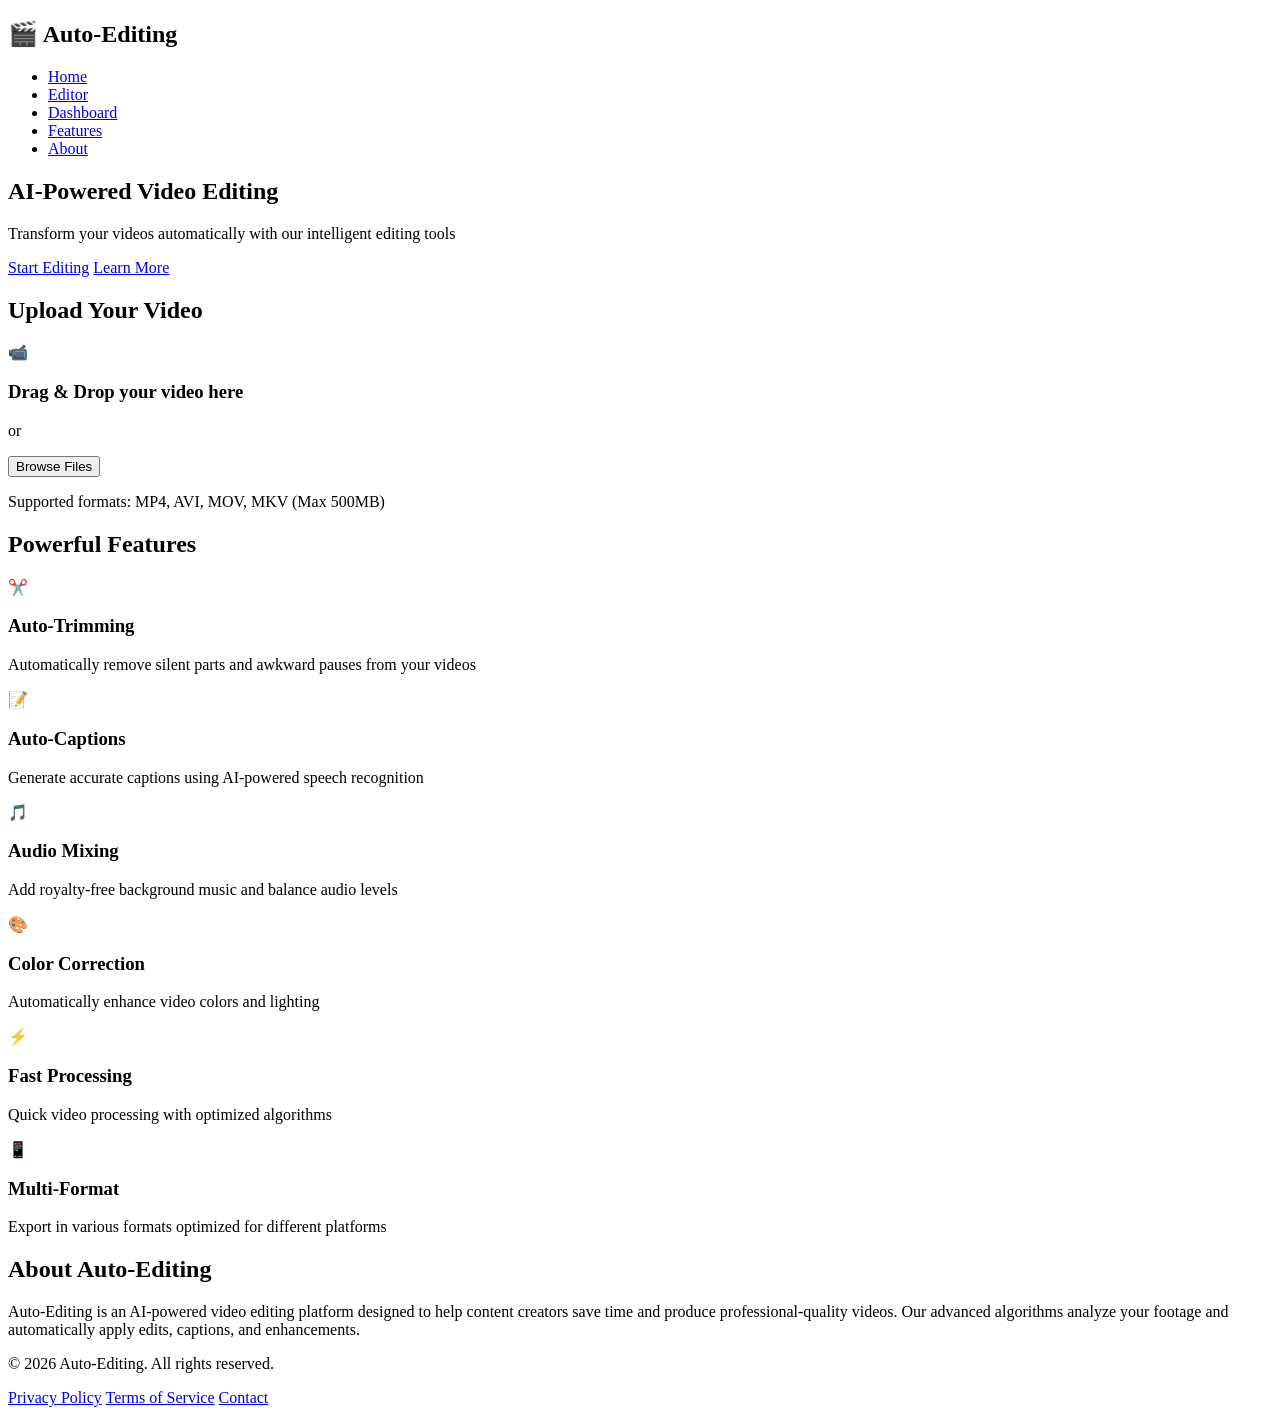
==== frontend/index.html @ 5a1766d7 "index.html This HTML file serves as the main structure for the Auto-Editing application, including n" ====
<!DOCTYPE html>
<html lang="en">
<head>
    <meta charset="UTF-8">
    <meta name="viewport" content="width=device-width, initial-scale=1.0">
    <title>Auto-Editing - AI Powered Video Editor</title>
    <link rel="stylesheet" href="css/style.css">
    <link rel="stylesheet" href="css/responsive.css">
</head>
<body>
    <!-- Navigation -->
    <nav class="navbar">
        <div class="nav-container">
            <div class="logo">
                <h1>🎬 Auto-Editing</h1>
            </div>
            <ul class="nav-menu">
                <li><a href="index.html" class="active">Home</a></li>
                <li><a href="editor.html">Editor</a></li>
                <li><a href="dashboard.html">Dashboard</a></li>
                <li><a href="#features">Features</a></li>
                <li><a href="#about">About</a></li>
            </ul>
        </div>
    </nav>

    <!-- Hero Section -->
    <section class="hero">
        <div class="hero-content">
            <h1>AI-Powered Video Editing</h1>
            <p>Transform your videos automatically with our intelligent editing tools</p>
            <div class="cta-buttons">
                <a href="editor.html" class="btn btn-primary">Start Editing</a>
                <a href="#features" class="btn btn-secondary">Learn More</a>
            </div>
        </div>
    </section>

    <!-- Upload Section -->
    <section class="upload-section">
        <div class="container">
            <h2>Upload Your Video</h2>
            <div class="upload-area" id="uploadArea">
                <div class="upload-icon">📹</div>
                <h3>Drag & Drop your video here</h3>
                <p>or</p>
                <input type="file" id="videoInput" accept="video/*" hidden>
                <button class="btn btn-primary" onclick="document.getElementById('videoInput').click()">
                    Browse Files
                </button>                <p class="upload-info">Supported formats: MP4, AVI, MOV, MKV (Max 500MB)</p>
            </div>
            
            <!-- Upload Progress -->
            <div class="upload-progress" id="uploadProgress" style="display: none;">
                <h3>Uploading...</h3>
                <div class="progress-bar">
                    <div class="progress-fill" id="progressFill"></div>
                </div>
                <p id="progressText">0%</p>
            </div>
        </div>
    </section>

    <!-- Features Section -->
    <section id="features" class="features">
        <div class="container">
            <h2>Powerful Features</h2>
            <div class="features-grid">
                <div class="feature-card">
                    <div class="feature-icon">✂️</div>
                    <h3>Auto-Trimming</h3>
                    <p>Automatically remove silent parts and awkward pauses from your videos</p>
                </div>
                <div class="feature-card">
                    <div class="feature-icon">📝</div>
                    <h3>Auto-Captions</h3>
                    <p>Generate accurate captions using AI-powered speech recognition</p>
                </div>
                <div class="feature-card">
                    <div class="feature-icon">🎵</div>
                    <h3>Audio Mixing</h3>
                    <p>Add royalty-free background music and balance audio levels</p>
                </div>
                <div class="feature-card">
                    <div class="feature-icon">🎨</div>
                    <h3>Color Correction</h3>
                    <p>Automatically enhance video colors and lighting</p>
                </div>
                <div class="feature-card">
                    <div class="feature-icon">⚡</div>
                    <h3>Fast Processing</h3>
                    <p>Quick video processing with optimized algorithms</p>
                </div>
                <div class="feature-card">
                    <div class="feature-icon">📱</div>
                    <h3>Multi-Format</h3>
                    <p>Export in various formats optimized for different platforms</p>
                </div>
            </div>        </div>
    </section>

    <!-- About Section -->
    <section id="about" class="about">
        <div class="container">
            <h2>About Auto-Editing</h2>
            <p>Auto-Editing is an AI-powered video editing platform designed to help content creators save time and produce professional-quality videos. Our advanced algorithms analyze your footage and automatically apply edits, captions, and enhancements.</p>
        </div>
    </section>

    <!-- Footer -->
    <footer class="footer">
        <div class="container">
            <p>&copy; 2026 Auto-Editing. All rights reserved.</p>
            <div class="footer-links">
                <a href="#privacy">Privacy Policy</a>
                <a href="#terms">Terms of Service</a>
                <a href="#contact">Contact</a>
            </div>
        </div>
    </footer>

    <script src="js/main.js"></script>
    <script src="js/uploader.js"></script>
    <script src="js/api.js"></script>
</body>
</html>
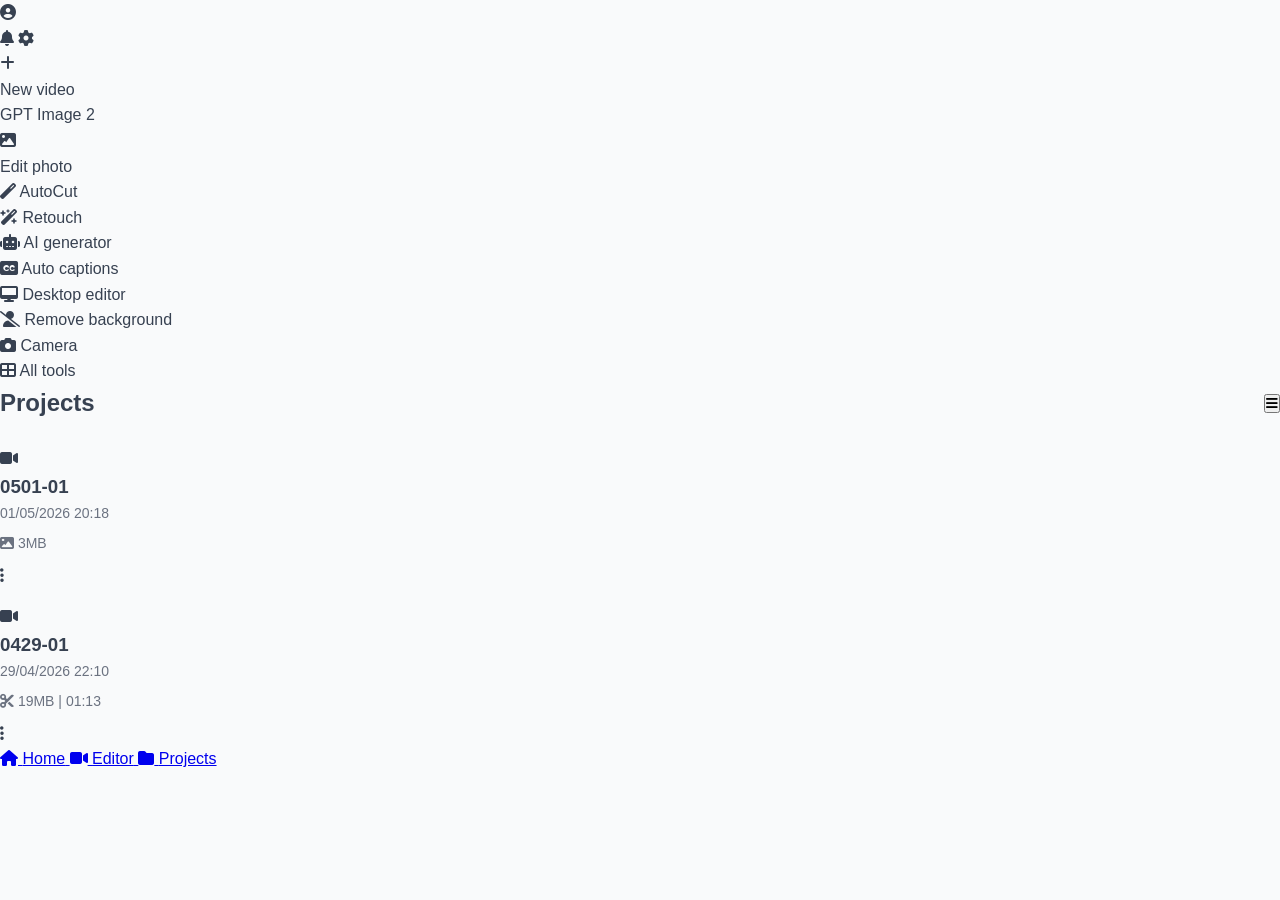
==== commit 9a943f3f: "index.html" ====
--- a/frontend/index.html
+++ b/frontend/index.html
@@ -3,124 +3,136 @@
 <head>
     <meta charset="UTF-8">
     <meta name="viewport" content="width=device-width, initial-scale=1.0">
-    <title>Auto-Editing - AI Powered Video Editor</title>
+    <title>Auto-Editing - AI Video Editor</title>
     <link rel="stylesheet" href="css/style.css">
-    <link rel="stylesheet" href="css/responsive.css">
+    <link rel="stylesheet" href="https://cdnjs.cloudflare.com/ajax/libs/font-awesome/6.4.0/css/all.min.css">
 </head>
 <body>
-    <!-- Navigation -->
-    <nav class="navbar">
-        <div class="nav-container">
-            <div class="logo">
-                <h1>🎬 Auto-Editing</h1>
+    <!-- Header -->
+    <header class="modern-header">
+        <div class="header-top">
+            <div class="header-left">
+                <i class="fas fa-user-circle user-icon"></i>
             </div>
-            <ul class="nav-menu">
-                <li><a href="index.html" class="active">Home</a></li>
-                <li><a href="editor.html">Editor</a></li>
-                <li><a href="dashboard.html">Dashboard</a></li>
-                <li><a href="#features">Features</a></li>
-                <li><a href="#about">About</a></li>
-            </ul>
+            <div class="header-right">
+                <i class="fas fa-bell"></i>
+                <i class="fas fa-cog"></i>
+            </div>
         </div>
+    </header>
+
+    <!-- Main Content -->
+    <main class="main-content">
+        <!-- Top Cards -->
+        <div class="top-cards">
+            <div class="card new-video-card" onclick="window.location.href='editor.html'">
+                <div class="card-icon">
+                    <i class="fas fa-plus"></i>
+                </div>
+                <span class="card-label">New video</span>
+                <div class="card-badge">GPT Image 2</div>
+            </div>
+            <div class="card edit-photo-card">
+                <div class="card-icon">
+                    <i class="fas fa-image"></i>
+                </div>
+                <span class="card-label">Edit photo</span>
+            </div>
+        </div>
+
+        <!-- Tools Grid -->
+        <div class="tools-section">
+            <div class="tools-grid">
+                <div class="tool-item" onclick="window.location.href='editor.html'">
+                    <i class="fas fa-magic"></i>
+                    <span>AutoCut</span>
+                </div>
+                <div class="tool-item">                    <i class="fas fa-wand-magic-sparkles"></i>
+                    <span>Retouch</span>
+                </div>
+                <div class="tool-item">
+                    <i class="fas fa-robot"></i>
+                    <span>AI generator</span>
+                </div>
+                <div class="tool-item">
+                    <i class="fas fa-closed-captioning"></i>
+                    <span>Auto captions</span>
+                </div>
+                <div class="tool-item">
+                    <i class="fas fa-desktop"></i>
+                    <span>Desktop editor</span>
+                </div>
+                <div class="tool-item">
+                    <i class="fas fa-user-slash"></i>
+                    <span>Remove background</span>
+                </div>
+                <div class="tool-item">
+                    <i class="fas fa-camera"></i>
+                    <span>Camera</span>
+                </div>
+                <div class="tool-item">
+                    <i class="fas fa-th-large"></i>
+                    <span>All tools</span>
+                </div>
+            </div>
+        </div>
+
+        <!-- Projects Section -->
+        <div class="projects-section">
+            <div class="section-header">
+                <h2>Projects</h2>
+                <button class="menu-btn"><i class="fas fa-bars"></i></button>
+            </div>
+            
+            <div class="projects-list" id="projectsList">
+                <!-- Projects will be loaded here -->
+                <div class="project-item">
+                    <div class="project-thumbnail">
+                        <i class="fas fa-video"></i>
+                    </div>
+                    <div class="project-info">
+                        <h3>0501-01</h3>
+                        <p class="project-date">01/05/2026 20:18</p>
+                        <p class="project-size"><i class="fas fa-image"></i> 3MB</p>
+                    </div>
+                    <div class="project-menu">
+                        <i class="fas fa-ellipsis-v"></i>                    </div>
+                </div>
+
+                <div class="project-item">
+                    <div class="project-thumbnail">
+                        <i class="fas fa-video"></i>
+                    </div>
+                    <div class="project-info">
+                        <h3>0429-01</h3>
+                        <p class="project-date">29/04/2026 22:10</p>
+                        <p class="project-size"><i class="fas fa-cut"></i> 19MB | 01:13</p>
+                    </div>
+                    <div class="project-menu">
+                        <i class="fas fa-ellipsis-v"></i>
+                    </div>
+                </div>
+            </div>
+        </div>
+    </main>
+
+    <!-- Bottom Navigation -->
+    <nav class="bottom-nav">
+        <a href="index.html" class="nav-item active">
+            <i class="fas fa-home"></i>
+            <span>Home</span>
+        </a>
+        <a href="editor.html" class="nav-item">
+            <i class="fas fa-video"></i>
+            <span>Editor</span>
+        </a>
+        <a href="dashboard.html" class="nav-item">
+            <i class="fas fa-folder"></i>
+            <span>Projects</span>
+        </a>
     </nav>
 
-    <!-- Hero Section -->
-    <section class="hero">
-        <div class="hero-content">
-            <h1>AI-Powered Video Editing</h1>
-            <p>Transform your videos automatically with our intelligent editing tools</p>
-            <div class="cta-buttons">
-                <a href="editor.html" class="btn btn-primary">Start Editing</a>
-                <a href="#features" class="btn btn-secondary">Learn More</a>
-            </div>
-        </div>
-    </section>
-
-    <!-- Upload Section -->
-    <section class="upload-section">
-        <div class="container">
-            <h2>Upload Your Video</h2>
-            <div class="upload-area" id="uploadArea">
-                <div class="upload-icon">📹</div>
-                <h3>Drag & Drop your video here</h3>
-                <p>or</p>
-                <input type="file" id="videoInput" accept="video/*" hidden>
-                <button class="btn btn-primary" onclick="document.getElementById('videoInput').click()">
-                    Browse Files
-                </button>                <p class="upload-info">Supported formats: MP4, AVI, MOV, MKV (Max 500MB)</p>
-            </div>
-            
-            <!-- Upload Progress -->
-            <div class="upload-progress" id="uploadProgress" style="display: none;">
-                <h3>Uploading...</h3>
-                <div class="progress-bar">
-                    <div class="progress-fill" id="progressFill"></div>
-                </div>
-                <p id="progressText">0%</p>
-            </div>
-        </div>
-    </section>
-
-    <!-- Features Section -->
-    <section id="features" class="features">
-        <div class="container">
-            <h2>Powerful Features</h2>
-            <div class="features-grid">
-                <div class="feature-card">
-                    <div class="feature-icon">✂️</div>
-                    <h3>Auto-Trimming</h3>
-                    <p>Automatically remove silent parts and awkward pauses from your videos</p>
-                </div>
-                <div class="feature-card">
-                    <div class="feature-icon">📝</div>
-                    <h3>Auto-Captions</h3>
-                    <p>Generate accurate captions using AI-powered speech recognition</p>
-                </div>
-                <div class="feature-card">
-                    <div class="feature-icon">🎵</div>
-                    <h3>Audio Mixing</h3>
-                    <p>Add royalty-free background music and balance audio levels</p>
-                </div>
-                <div class="feature-card">
-                    <div class="feature-icon">🎨</div>
-                    <h3>Color Correction</h3>
-                    <p>Automatically enhance video colors and lighting</p>
-                </div>
-                <div class="feature-card">
-                    <div class="feature-icon">⚡</div>
-                    <h3>Fast Processing</h3>
-                    <p>Quick video processing with optimized algorithms</p>
-                </div>
-                <div class="feature-card">
-                    <div class="feature-icon">📱</div>
-                    <h3>Multi-Format</h3>
-                    <p>Export in various formats optimized for different platforms</p>
-                </div>
-            </div>        </div>
-    </section>
-
-    <!-- About Section -->
-    <section id="about" class="about">
-        <div class="container">
-            <h2>About Auto-Editing</h2>
-            <p>Auto-Editing is an AI-powered video editing platform designed to help content creators save time and produce professional-quality videos. Our advanced algorithms analyze your footage and automatically apply edits, captions, and enhancements.</p>
-        </div>
-    </section>
-
-    <!-- Footer -->
-    <footer class="footer">
-        <div class="container">
-            <p>&copy; 2026 Auto-Editing. All rights reserved.</p>
-            <div class="footer-links">
-                <a href="#privacy">Privacy Policy</a>
-                <a href="#terms">Terms of Service</a>
-                <a href="#contact">Contact</a>
-            </div>
-        </div>
-    </footer>
-
     <script src="js/main.js"></script>
-    <script src="js/uploader.js"></script>
     <script src="js/api.js"></script>
 </body>
 </html>
--- a/frontend/css/style.css
+++ b/frontend/css/style.css
@@ -0,0 +1,413 @@
+/* Reset and Base Styles */
+* {
+    margin: 0;
+    padding: 0;
+    box-sizing: border-box;
+}
+
+:root {
+    --primary-color: #6366f1;
+    --secondary-color: #8b5cf6;
+    --success-color: #10b981;
+    --danger-color: #ef4444;
+    --warning-color: #f59e0b;
+    --dark-color: #1f2937;
+    --light-color: #f9fafb;
+    --text-color: #374151;
+    --border-color: #e5e7eb;
+    --shadow: 0 4px 6px -1px rgba(0, 0, 0, 0.1);
+    --shadow-lg: 0 10px 15px -3px rgba(0, 0, 0, 0.1);
+}
+
+body {
+    font-family: 'Segoe UI', Tahoma, Geneva, Verdana, sans-serif;
+    line-height: 1.6;
+    color: var(--text-color);
+    background-color: var(--light-color);
+}
+
+.container {
+    max-width: 1200px;
+    margin: 0 auto;
+    padding: 0 20px;
+}
+
+/* Navigation */
+.navbar {
+    background: white;
+    box-shadow: var(--shadow);
+    position: sticky;
+    top: 0;
+    z-index: 1000;
+}
+
+.nav-container {
+    max-width: 1200px;
+    margin: 0 auto;
+    padding: 1rem 20px;
+    display: flex;
+    justify-content: space-between;
+    align-items: center;}
+
+.logo h1 {
+    color: var(--primary-color);
+    font-size: 1.5rem;
+}
+
+.nav-menu {
+    display: flex;
+    list-style: none;
+    gap: 2rem;
+}
+
+.nav-menu a {
+    text-decoration: none;
+    color: var(--text-color);
+    font-weight: 500;
+    transition: color 0.3s;
+}
+
+.nav-menu a:hover,
+.nav-menu a.active {
+    color: var(--primary-color);
+}
+
+/* Buttons */
+.btn {
+    padding: 0.75rem 1.5rem;
+    border: none;
+    border-radius: 8px;
+    font-size: 1rem;
+    font-weight: 600;
+    cursor: pointer;
+    transition: all 0.3s;
+    text-decoration: none;
+    display: inline-block;
+}
+
+.btn-primary {
+    background: var(--primary-color);
+    color: white;
+}
+
+.btn-primary:hover {
+    background: var(--secondary-color);
+    transform: translateY(-2px);
+    box-shadow: var(--shadow-lg);
+}
+
+.btn-secondary {    background: white;
+    color: var(--primary-color);
+    border: 2px solid var(--primary-color);
+}
+
+.btn-secondary:hover {
+    background: var(--primary-color);
+    color: white;
+}
+
+.btn-success {
+    background: var(--success-color);
+    color: white;
+}
+
+.btn-success:hover {
+    background: #059669;
+}
+
+.btn-danger {
+    background: var(--danger-color);
+    color: white;
+}
+
+.btn-danger:hover {
+    background: #dc2626;
+}
+
+/* Hero Section */
+.hero {
+    background: linear-gradient(135deg, var(--primary-color), var(--secondary-color));
+    color: white;
+    padding: 6rem 20px;
+    text-align: center;
+}
+
+.hero-content h1 {
+    font-size: 3rem;
+    margin-bottom: 1rem;
+}
+
+.hero-content p {
+    font-size: 1.25rem;
+    margin-bottom: 2rem;
+    opacity: 0.9;
+}
+
+.cta-buttons {
+    display: flex;
+    gap: 1rem;    justify-content: center;
+}
+
+/* Upload Section */
+.upload-section {
+    padding: 4rem 20px;
+    background: white;
+}
+
+.upload-section h2 {
+    text-align: center;
+    margin-bottom: 2rem;
+    font-size: 2rem;
+}
+
+.upload-area {
+    max-width: 600px;
+    margin: 0 auto;
+    border: 3px dashed var(--border-color);
+    border-radius: 12px;
+    padding: 3rem;
+    text-align: center;
+    transition: all 0.3s;
+}
+
+.upload-area:hover {
+    border-color: var(--primary-color);
+    background: #f0f0ff;
+}
+
+.upload-icon {
+    font-size: 4rem;
+    margin-bottom: 1rem;
+}
+
+.upload-info {
+    margin-top: 1rem;
+    color: #6b7280;
+    font-size: 0.875rem;
+}
+
+/* Progress Bar */
+.upload-progress,
+.processing-status {
+    max-width: 600px;
+    margin: 2rem auto;
+    padding: 2rem;
+    background: white;
+    border-radius: 12px;
+    box-shadow: var(--shadow);}
+
+.progress-bar {
+    width: 100%;
+    height: 30px;
+    background: var(--border-color);
+    border-radius: 15px;
+    overflow: hidden;
+    margin: 1rem 0;
+}
+
+.progress-fill {
+    height: 100%;
+    background: linear-gradient(90deg, var(--primary-color), var(--secondary-color));
+    width: 0%;
+    transition: width 0.3s;
+    display: flex;
+    align-items: center;
+    justify-content: center;
+    color: white;
+    font-weight: 600;
+}
+
+/* Features Section */
+.features {
+    padding: 4rem 20px;
+    background: var(--light-color);
+}
+
+.features h2 {
+    text-align: center;
+    margin-bottom: 3rem;
+    font-size: 2rem;
+}
+
+.features-grid {
+    display: grid;
+    grid-template-columns: repeat(auto-fit, minmax(300px, 1fr));
+    gap: 2rem;
+    max-width: 1200px;
+    margin: 0 auto;
+}
+
+.feature-card {
+    background: white;
+    padding: 2rem;
+    border-radius: 12px;
+    box-shadow: var(--shadow);
+    transition: transform 0.3s;
+}
+.feature-card:hover {
+    transform: translateY(-5px);
+    box-shadow: var(--shadow-lg);
+}
+
+.feature-icon {
+    font-size: 3rem;
+    margin-bottom: 1rem;
+}
+
+.feature-card h3 {
+    margin-bottom: 0.5rem;
+    color: var(--dark-color);
+}
+
+/* About Section */
+.about {
+    padding: 4rem 20px;
+    background: white;
+    text-align: center;
+}
+
+.about h2 {
+    margin-bottom: 1rem;
+    font-size: 2rem;
+}
+
+.about p {
+    max-width: 800px;
+    margin: 0 auto;
+    font-size: 1.1rem;
+    line-height: 1.8;
+}
+
+/* Footer */
+.footer {
+    background: var(--dark-color);
+    color: white;
+    padding: 2rem 20px;
+    text-align: center;
+}
+
+.footer-links {
+    margin-top: 1rem;
+    display: flex;
+    gap: 2rem;
+    justify-content: center;
+}
+.footer-links a {
+    color: white;
+    text-decoration: none;
+    opacity: 0.8;
+    transition: opacity 0.3s;
+}
+
+.footer-links a:hover {
+    opacity: 1;
+}
+
+/* Dashboard Styles */
+.dashboard-container {
+    padding: 2rem 20px;
+}
+
+.stats-grid {
+    display: grid;
+    grid-template-columns: repeat(auto-fit, minmax(250px, 1fr));
+    gap: 1.5rem;
+    margin-bottom: 3rem;
+}
+
+.stat-card {
+    background: white;
+    padding: 2rem;
+    border-radius: 12px;
+    box-shadow: var(--shadow);
+    text-align: center;
+}
+
+.stat-card h3 {
+    color: #6b7280;
+    font-size: 0.875rem;
+    text-transform: uppercase;
+    margin-bottom: 0.5rem;
+}
+
+.stat-number {
+    font-size: 2.5rem;
+    font-weight: 700;
+    color: var(--primary-color);
+}
+
+.section-header {
+    display: flex;
+    justify-content: space-between;
+    align-items: center;
+    margin-bottom: 1.5rem;
+}
+.projects-list {
+    display: flex;
+    flex-direction: column;
+    gap: 1rem;
+}
+
+.project-card {
+    background: white;
+    padding: 1.5rem;
+    border-radius: 12px;
+    box-shadow: var(--shadow);
+    display: flex;
+    justify-content: space-between;
+    align-items: center;
+}
+
+.project-info h4 {
+    margin-bottom: 0.5rem;
+}
+
+.project-info p {
+    color: #6b7280;
+    font-size: 0.875rem;
+    margin-bottom: 0.5rem;
+}
+
+.status-badge {
+    display: inline-block;
+    padding: 0.25rem 0.75rem;
+    border-radius: 12px;
+    font-size: 0.75rem;
+    font-weight: 600;
+    text-transform: uppercase;
+}
+
+.status-badge.completed {
+    background: #d1fae5;
+    color: #065f46;
+}
+
+.status-badge.processing {
+    background: #fef3c7;
+    color: #92400e;
+}
+
+.status-badge.pending {
+    background: #e5e7eb;
+    color: #374151;
+}
+.project-actions {
+    display: flex;
+    gap: 0.5rem;
+}
+
+.empty-state {
+    text-align: center;
+    padding: 3rem;
+    color: #6b7280;
+}
+
+/* Utility Classes */
+.text-center {
+    text-align: center;
+}
+
+.mt-1 { margin-top: 1rem; }
+.mt-2 { margin-top: 2rem; }
+.mb-1 { margin-bottom: 1rem; }
+.mb-2 { margin-bottom: 2rem; }
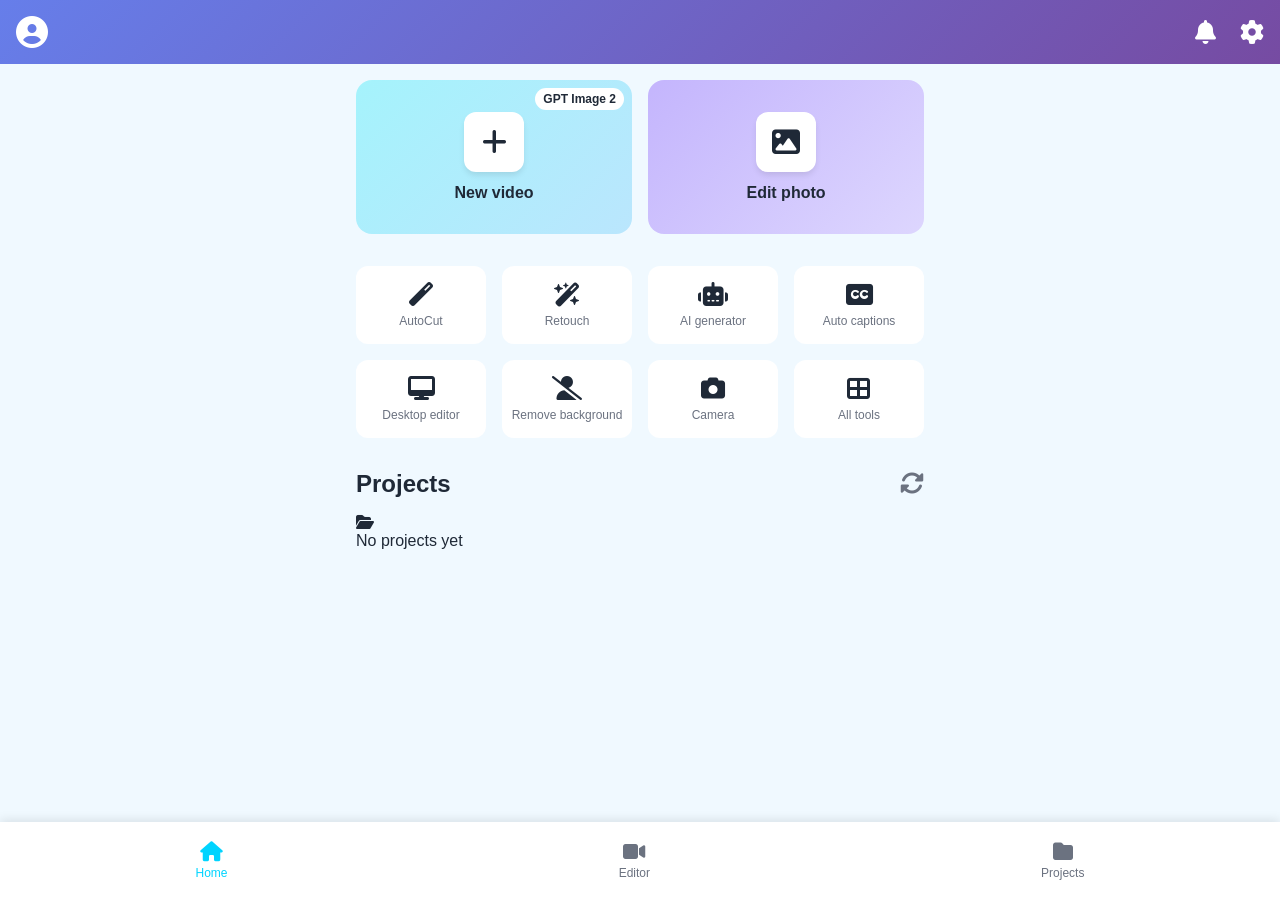
==== commit c16a168f: "index.html" ====
--- a/frontend/index.html
+++ b/frontend/index.html
@@ -8,7 +8,6 @@
     <link rel="stylesheet" href="https://cdnjs.cloudflare.com/ajax/libs/font-awesome/6.4.0/css/all.min.css">
 </head>
 <body>
-    <!-- Header -->
     <header class="modern-header">
         <div class="header-top">
             <div class="header-left">
@@ -21,9 +20,7 @@
         </div>
     </header>
 
-    <!-- Main Content -->
     <main class="main-content">
-        <!-- Top Cards -->
         <div class="top-cards">
             <div class="card new-video-card" onclick="window.location.href='editor.html'">
                 <div class="card-icon">
@@ -40,83 +37,56 @@
             </div>
         </div>
 
-        <!-- Tools Grid -->
         <div class="tools-section">
             <div class="tools-grid">
                 <div class="tool-item" onclick="window.location.href='editor.html'">
                     <i class="fas fa-magic"></i>
                     <span>AutoCut</span>
                 </div>
-                <div class="tool-item">                    <i class="fas fa-wand-magic-sparkles"></i>
+                <div class="tool-item" onclick="alert('Coming soon!')">
+                    <i class="fas fa-wand-magic-sparkles"></i>
                     <span>Retouch</span>
                 </div>
-                <div class="tool-item">
-                    <i class="fas fa-robot"></i>
+                <div class="tool-item" onclick="alert('Coming soon!')">                    <i class="fas fa-robot"></i>
                     <span>AI generator</span>
                 </div>
-                <div class="tool-item">
+                <div class="tool-item" onclick="window.location.href='editor.html'">
                     <i class="fas fa-closed-captioning"></i>
                     <span>Auto captions</span>
                 </div>
-                <div class="tool-item">
+                <div class="tool-item" onclick="alert('Coming soon!')">
                     <i class="fas fa-desktop"></i>
                     <span>Desktop editor</span>
                 </div>
-                <div class="tool-item">
+                <div class="tool-item" onclick="alert('Coming soon!')">
                     <i class="fas fa-user-slash"></i>
                     <span>Remove background</span>
                 </div>
-                <div class="tool-item">
+                <div class="tool-item" onclick="alert('Coming soon!')">
                     <i class="fas fa-camera"></i>
                     <span>Camera</span>
                 </div>
-                <div class="tool-item">
+                <div class="tool-item" onclick="alert('All tools coming soon!')">
                     <i class="fas fa-th-large"></i>
                     <span>All tools</span>
                 </div>
             </div>
         </div>
 
-        <!-- Projects Section -->
         <div class="projects-section">
             <div class="section-header">
                 <h2>Projects</h2>
-                <button class="menu-btn"><i class="fas fa-bars"></i></button>
+                <button class="menu-btn" onclick="loadProjects()"><i class="fas fa-sync-alt"></i></button>
             </div>
-            
             <div class="projects-list" id="projectsList">
-                <!-- Projects will be loaded here -->
-                <div class="project-item">
-                    <div class="project-thumbnail">
-                        <i class="fas fa-video"></i>
-                    </div>
-                    <div class="project-info">
-                        <h3>0501-01</h3>
-                        <p class="project-date">01/05/2026 20:18</p>
-                        <p class="project-size"><i class="fas fa-image"></i> 3MB</p>
-                    </div>
-                    <div class="project-menu">
-                        <i class="fas fa-ellipsis-v"></i>                    </div>
-                </div>
-
-                <div class="project-item">
-                    <div class="project-thumbnail">
-                        <i class="fas fa-video"></i>
-                    </div>
-                    <div class="project-info">
-                        <h3>0429-01</h3>
-                        <p class="project-date">29/04/2026 22:10</p>
-                        <p class="project-size"><i class="fas fa-cut"></i> 19MB | 01:13</p>
-                    </div>
-                    <div class="project-menu">
-                        <i class="fas fa-ellipsis-v"></i>
-                    </div>
+                <div class="empty-state">
+                    <i class="fas fa-folder-open"></i>
+                    <p>No projects yet</p>
                 </div>
             </div>
         </div>
     </main>
 
-    <!-- Bottom Navigation -->
     <nav class="bottom-nav">
         <a href="index.html" class="nav-item active">
             <i class="fas fa-home"></i>
@@ -126,13 +96,65 @@
             <i class="fas fa-video"></i>
             <span>Editor</span>
         </a>
-        <a href="dashboard.html" class="nav-item">
-            <i class="fas fa-folder"></i>
+        <a href="dashboard.html" class="nav-item">            <i class="fas fa-folder"></i>
             <span>Projects</span>
         </a>
     </nav>
 
-    <script src="js/main.js"></script>
     <script src="js/api.js"></script>
+    <script>
+        async function loadProjects() {
+            try {
+                const response = await API.getProjects();
+                if (response.success) {
+                    displayProjects(response.projects);
+                }
+            } catch (error) {
+                console.error('Error loading projects:', error);
+            }
+        }
+
+        function displayProjects(projects) {
+            const projectsList = document.getElementById('projectsList');
+            if (!projects || projects.length === 0) {
+                projectsList.innerHTML = '<div class="empty-state"><i class="fas fa-folder-open"></i><p>No projects yet</p></div>';
+                return;
+            }
+            projectsList.innerHTML = projects.map(project => `
+                <div class="project-item" onclick="openProject('${project.id}')">
+                    <div class="project-thumbnail">
+                        <i class="fas fa-video"></i>
+                    </div>
+                    <div class="project-info">
+                        <h3>${project.name || 'Untitled'}</h3>
+                        <p class="project-date">${new Date(project.created_at).toLocaleString()}</p>
+                        <p class="project-size"><i class="fas fa-image"></i> ${project.size || '0MB'}</p>
+                    </div>
+                    <div class="project-menu" onclick="event.stopPropagation(); deleteProject('${project.id}')">
+                        <i class="fas fa-ellipsis-v"></i>
+                    </div>
+                </div>
+            `).join('');
+        }
+
+        function openProject(projectId) {
+            window.location.href = `editor.html?project=${projectId}`;
+        }
+
+        async function deleteProject(projectId) {
+            if (confirm('Delete this project?')) {
+                try {
+                    const response = await API.deleteProject(projectId);
+                    if (response.success) {                        loadProjects();
+                        alert('Project deleted!');
+                    }
+                } catch (error) {
+                    alert('Error deleting project');
+                }
+            }
+        }
+
+        document.addEventListener('DOMContentLoaded', loadProjects);
+    </script>
 </body>
 </html>
--- a/frontend/css/style.css
+++ b/frontend/css/style.css
@@ -1,4 +1,4 @@
-/* Reset and Base Styles */
+/* Modern Reset & Base */
 * {
     margin: 0;
     padding: 0;
@@ -6,408 +6,336 @@
 }
 
 :root {
-    --primary-color: #6366f1;
-    --secondary-color: #8b5cf6;
-    --success-color: #10b981;
-    --danger-color: #ef4444;
-    --warning-color: #f59e0b;
-    --dark-color: #1f2937;
-    --light-color: #f9fafb;
-    --text-color: #374151;
+    --primary-color: #00d4ff;
+    --secondary-color: #7c3aed;
+    --bg-color: #f0f9ff;
+    --card-bg: #ffffff;
+    --text-primary: #1f2937;
+    --text-secondary: #6b7280;
     --border-color: #e5e7eb;
     --shadow: 0 4px 6px -1px rgba(0, 0, 0, 0.1);
     --shadow-lg: 0 10px 15px -3px rgba(0, 0, 0, 0.1);
 }
 
 body {
-    font-family: 'Segoe UI', Tahoma, Geneva, Verdana, sans-serif;
-    line-height: 1.6;
-    color: var(--text-color);
-    background-color: var(--light-color);
-}
-
-.container {
-    max-width: 1200px;
-    margin: 0 auto;
-    padding: 0 20px;
-}
-
-/* Navigation */
-.navbar {
-    background: white;
-    box-shadow: var(--shadow);
+    font-family: -apple-system, BlinkMacSystemFont, 'Segoe UI', Roboto, Oxygen, Ubuntu, Cantarell, sans-serif;
+    background: var(--bg-color);
+    color: var(--text-primary);
+    padding-bottom: 80px;
+}
+
+/* Modern Header */
+.modern-header {
+    background: linear-gradient(135deg, #667eea 0%, #764ba2 100%);
+    padding: 1rem;
     position: sticky;
     top: 0;
-    z-index: 1000;
-}
-
-.nav-container {
-    max-width: 1200px;
+    z-index: 100;
+}
+
+.header-top {
+    display: flex;
+    justify-content: space-between;
+    align-items: center;
+}
+
+.header-left .user-icon {
+    font-size: 2rem;
+    color: white;
+    cursor: pointer;
+}
+
+.header-right {
+    display: flex;
+    gap: 1.5rem;}
+
+.header-right i {
+    font-size: 1.5rem;
+    color: white;
+    cursor: pointer;
+    transition: transform 0.2s;
+}
+
+.header-right i:hover {
+    transform: scale(1.1);
+}
+
+/* Main Content */
+.main-content {
+    padding: 1rem;
+    max-width: 600px;
     margin: 0 auto;
-    padding: 1rem 20px;
-    display: flex;
-    justify-content: space-between;
-    align-items: center;}
-
-.logo h1 {
-    color: var(--primary-color);
-    font-size: 1.5rem;
-}
-
-.nav-menu {
-    display: flex;
-    list-style: none;
-    gap: 2rem;
-}
-
-.nav-menu a {
-    text-decoration: none;
-    color: var(--text-color);
-    font-weight: 500;
-    transition: color 0.3s;
-}
-
-.nav-menu a:hover,
-.nav-menu a.active {
-    color: var(--primary-color);
-}
-
-/* Buttons */
-.btn {
-    padding: 0.75rem 1.5rem;
-    border: none;
-    border-radius: 8px;
+}
+
+/* Top Cards */
+.top-cards {
+    display: grid;
+    grid-template-columns: 1fr 1fr;
+    gap: 1rem;
+    margin-bottom: 2rem;
+}
+
+.card {
+    background: linear-gradient(135deg, #a5f3fc 0%, #bae6fd 100%);
+    border-radius: 16px;
+    padding: 2rem 1rem;
+    text-align: center;
+    cursor: pointer;
+    position: relative;
+    transition: transform 0.2s, box-shadow 0.2s;
+    min-height: 150px;
+    display: flex;
+    flex-direction: column;
+    justify-content: center;
+    align-items: center;
+}
+
+.card:hover {
+    transform: translateY(-4px);
+    box-shadow: var(--shadow-lg);
+}
+
+.card-icon {
+    width: 60px;    height: 60px;
+    background: white;
+    border-radius: 12px;
+    display: flex;
+    align-items: center;
+    justify-content: center;
+    margin-bottom: 0.75rem;
+    box-shadow: var(--shadow);
+}
+
+.card-icon i {
+    font-size: 1.75rem;
+    color: var(--text-primary);
+}
+
+.card-label {
     font-size: 1rem;
     font-weight: 600;
-    cursor: pointer;
-    transition: all 0.3s;
-    text-decoration: none;
-    display: inline-block;
-}
-
-.btn-primary {
-    background: var(--primary-color);
-    color: white;
-}
-
-.btn-primary:hover {
-    background: var(--secondary-color);
-    transform: translateY(-2px);
-    box-shadow: var(--shadow-lg);
-}
-
-.btn-secondary {    background: white;
-    color: var(--primary-color);
-    border: 2px solid var(--primary-color);
-}
-
-.btn-secondary:hover {
-    background: var(--primary-color);
-    color: white;
-}
-
-.btn-success {
-    background: var(--success-color);
-    color: white;
-}
-
-.btn-success:hover {
-    background: #059669;
-}
-
-.btn-danger {
-    background: var(--danger-color);
-    color: white;
-}
-
-.btn-danger:hover {
-    background: #dc2626;
-}
-
-/* Hero Section */
-.hero {
-    background: linear-gradient(135deg, var(--primary-color), var(--secondary-color));
-    color: white;
-    padding: 6rem 20px;
-    text-align: center;
-}
-
-.hero-content h1 {
-    font-size: 3rem;
-    margin-bottom: 1rem;
-}
-
-.hero-content p {
-    font-size: 1.25rem;
-    margin-bottom: 2rem;
-    opacity: 0.9;
-}
-
-.cta-buttons {
-    display: flex;
-    gap: 1rem;    justify-content: center;
-}
-
-/* Upload Section */
-.upload-section {
-    padding: 4rem 20px;
+    color: var(--text-primary);
+}
+
+.card-badge {
+    position: absolute;
+    top: 0.5rem;
+    right: 0.5rem;
     background: white;
-}
-
-.upload-section h2 {
-    text-align: center;
-    margin-bottom: 2rem;
-    font-size: 2rem;
-}
-
-.upload-area {
-    max-width: 600px;
-    margin: 0 auto;
-    border: 3px dashed var(--border-color);
-    border-radius: 12px;
-    padding: 3rem;
-    text-align: center;
-    transition: all 0.3s;
-}
-
-.upload-area:hover {
-    border-color: var(--primary-color);
-    background: #f0f0ff;
-}
-
-.upload-icon {
-    font-size: 4rem;
-    margin-bottom: 1rem;
-}
-
-.upload-info {
-    margin-top: 1rem;
-    color: #6b7280;
-    font-size: 0.875rem;
-}
-
-/* Progress Bar */
-.upload-progress,
-.processing-status {
-    max-width: 600px;
-    margin: 2rem auto;
-    padding: 2rem;
-    background: white;
-    border-radius: 12px;
-    box-shadow: var(--shadow);}
-
-.progress-bar {
-    width: 100%;
-    height: 30px;
-    background: var(--border-color);
-    border-radius: 15px;
-    overflow: hidden;
-    margin: 1rem 0;
-}
-
-.progress-fill {
-    height: 100%;
-    background: linear-gradient(90deg, var(--primary-color), var(--secondary-color));
-    width: 0%;
-    transition: width 0.3s;
-    display: flex;
-    align-items: center;
-    justify-content: center;
-    color: white;
-    font-weight: 600;
-}
-
-/* Features Section */
-.features {
-    padding: 4rem 20px;
-    background: var(--light-color);
-}
-
-.features h2 {
-    text-align: center;
-    margin-bottom: 3rem;
-    font-size: 2rem;
-}
-
-.features-grid {
-    display: grid;
-    grid-template-columns: repeat(auto-fit, minmax(300px, 1fr));
-    gap: 2rem;
-    max-width: 1200px;
-    margin: 0 auto;
-}
-
-.feature-card {
-    background: white;
-    padding: 2rem;
-    border-radius: 12px;
-    box-shadow: var(--shadow);
-    transition: transform 0.3s;
-}
-.feature-card:hover {
-    transform: translateY(-5px);
-    box-shadow: var(--shadow-lg);
-}
-
-.feature-icon {
-    font-size: 3rem;
-    margin-bottom: 1rem;
-}
-
-.feature-card h3 {
-    margin-bottom: 0.5rem;
-    color: var(--dark-color);
-}
-
-/* About Section */
-.about {
-    padding: 4rem 20px;
-    background: white;
-    text-align: center;
-}
-
-.about h2 {
-    margin-bottom: 1rem;
-    font-size: 2rem;
-}
-
-.about p {
-    max-width: 800px;
-    margin: 0 auto;
-    font-size: 1.1rem;
-    line-height: 1.8;
-}
-
-/* Footer */
-.footer {
-    background: var(--dark-color);
-    color: white;
-    padding: 2rem 20px;
-    text-align: center;
-}
-
-.footer-links {
-    margin-top: 1rem;
-    display: flex;
-    gap: 2rem;
-    justify-content: center;
-}
-.footer-links a {
-    color: white;
-    text-decoration: none;
-    opacity: 0.8;
-    transition: opacity 0.3s;
-}
-
-.footer-links a:hover {
-    opacity: 1;
-}
-
-/* Dashboard Styles */
-.dashboard-container {
-    padding: 2rem 20px;
-}
-
-.stats-grid {
-    display: grid;
-    grid-template-columns: repeat(auto-fit, minmax(250px, 1fr));
-    gap: 1.5rem;
-    margin-bottom: 3rem;
-}
-
-.stat-card {
-    background: white;
-    padding: 2rem;
-    border-radius: 12px;
-    box-shadow: var(--shadow);
-    text-align: center;
-}
-
-.stat-card h3 {
-    color: #6b7280;
-    font-size: 0.875rem;
-    text-transform: uppercase;
-    margin-bottom: 0.5rem;
-}
-
-.stat-number {
-    font-size: 2.5rem;
-    font-weight: 700;
-    color: var(--primary-color);
-}
-
-.section-header {
-    display: flex;
-    justify-content: space-between;
-    align-items: center;
-    margin-bottom: 1.5rem;
-}
-.projects-list {
-    display: flex;
-    flex-direction: column;
-    gap: 1rem;
-}
-
-.project-card {
-    background: white;
-    padding: 1.5rem;
-    border-radius: 12px;
-    box-shadow: var(--shadow);
-    display: flex;
-    justify-content: space-between;
-    align-items: center;
-}
-
-.project-info h4 {
-    margin-bottom: 0.5rem;
-}
-
-.project-info p {
-    color: #6b7280;
-    font-size: 0.875rem;
-    margin-bottom: 0.5rem;
-}
-
-.status-badge {
-    display: inline-block;
-    padding: 0.25rem 0.75rem;
+    padding: 0.25rem 0.5rem;
     border-radius: 12px;
     font-size: 0.75rem;
     font-weight: 600;
-    text-transform: uppercase;
-}
-
-.status-badge.completed {
-    background: #d1fae5;
-    color: #065f46;
-}
-
-.status-badge.processing {
-    background: #fef3c7;
-    color: #92400e;
-}
-
-.status-badge.pending {
-    background: #e5e7eb;
-    color: #374151;
-}
-.project-actions {
-    display: flex;
+}
+
+.edit-photo-card {
+    background: linear-gradient(135deg, #c4b5fd 0%, #ddd6fe 100%);
+}
+
+/* Tools Section */
+.tools-section {
+    margin-bottom: 2rem;
+}
+
+.tools-grid {
+    display: grid;
+    grid-template-columns: repeat(4, 1fr);
+    gap: 1rem;
+}
+
+.tool-item {
+    display: flex;
+    flex-direction: column;    align-items: center;
     gap: 0.5rem;
-}
-
-.empty-state {
+    padding: 1rem 0.5rem;
+    background: var(--card-bg);
+    border-radius: 12px;
+    cursor: pointer;
+    transition: transform 0.2s;
+}
+
+.tool-item:hover {
+    transform: scale(1.05);
+}
+
+.tool-item i {
+    font-size: 1.5rem;
+    color: var(--text-primary);
+}
+
+.tool-item span {
+    font-size: 0.75rem;
+    color: var(--text-secondary);
     text-align: center;
-    padding: 3rem;
-    color: #6b7280;
-}
-
-/* Utility Classes */
-.text-center {
-    text-align: center;
-}
-
-.mt-1 { margin-top: 1rem; }
-.mt-2 { margin-top: 2rem; }
-.mb-1 { margin-bottom: 1rem; }
-.mb-2 { margin-bottom: 2rem; }
+    font-weight: 500;
+}
+
+/* Projects Section */
+.projects-section {
+    margin-bottom: 2rem;
+}
+
+.section-header {
+    display: flex;
+    justify-content: space-between;
+    align-items: center;
+    margin-bottom: 1rem;
+}
+
+.section-header h2 {
+    font-size: 1.5rem;
+    font-weight: 700;
+    color: var(--text-primary);
+}
+
+.menu-btn {
+    background: none;
+    border: none;
+    font-size: 1.5rem;
+    color: var(--text-secondary);
+    cursor: pointer;
+}
+.projects-list {
+    display: flex;
+    flex-direction: column;
+    gap: 1rem;
+}
+
+.project-item {
+    background: var(--card-bg);
+    border-radius: 12px;
+    padding: 1rem;
+    display: flex;
+    align-items: center;
+    gap: 1rem;
+    box-shadow: var(--shadow);
+    cursor: pointer;
+    transition: transform 0.2s;
+}
+
+.project-item:hover {
+    transform: translateX(4px);
+}
+
+.project-thumbnail {
+    width: 80px;
+    height: 80px;
+    background: linear-gradient(135deg, #667eea 0%, #764ba2 100%);
+    border-radius: 8px;
+    display: flex;
+    align-items: center;
+    justify-content: center;
+    flex-shrink: 0;
+}
+
+.project-thumbnail i {
+    font-size: 2rem;
+    color: white;
+}
+
+.project-info {
+    flex: 1;
+}
+
+.project-info h3 {
+    font-size: 1rem;
+    font-weight: 600;
+    margin-bottom: 0.25rem;
+    color: var(--text-primary);
+}
+.project-date {
+    font-size: 0.875rem;
+    color: var(--text-secondary);
+    margin-bottom: 0.25rem;
+}
+
+.project-size {
+    font-size: 0.875rem;
+    color: var(--text-secondary);
+    display: flex;
+    align-items: center;
+    gap: 0.5rem;
+}
+
+.project-size i {
+    font-size: 0.875rem;
+}
+
+.project-menu {
+    color: var(--text-secondary);
+    cursor: pointer;
+    padding: 0.5rem;
+}
+
+/* Bottom Navigation */
+.bottom-nav {
+    position: fixed;
+    bottom: 0;
+    left: 0;
+    right: 0;
+    background: white;
+    display: flex;
+    justify-content: space-around;
+    padding: 0.75rem 0;
+    box-shadow: 0 -2px 10px rgba(0, 0, 0, 0.1);
+    z-index: 100;
+}
+
+.nav-item {
+    display: flex;
+    flex-direction: column;
+    align-items: center;
+    gap: 0.25rem;
+    text-decoration: none;
+    color: var(--text-secondary);
+    font-size: 0.75rem;
+    padding: 0.5rem 1.5rem;
+    transition: color 0.2s;
+}
+.nav-item i {
+    font-size: 1.25rem;
+}
+
+.nav-item.active {
+    color: var(--primary-color);
+}
+
+.nav-item:hover {
+    color: var(--primary-color);
+}
+
+/* Responsive */
+@media (max-width: 600px) {
+    .tools-grid {
+        grid-template-columns: repeat(4, 1fr);
+        gap: 0.75rem;
+    }
+    
+    .tool-item {
+        padding: 0.75rem 0.25rem;
+    }
+    
+    .tool-item i {
+        font-size: 1.25rem;
+    }
+    
+    .tool-item span {
+        font-size: 0.7rem;
+    }
+}
+
+/* Loading Animation */
+@keyframes fadeIn {
+    from {
+        opacity: 0;
+        transform: translateY(20px);
+    }
+    to {
+        opacity: 1;
+        transform: translateY(0);
+    }
+}
+
+.card, .tool-item, .project-item {
+    animation: fadeIn 0.5s ease-out;
+    }
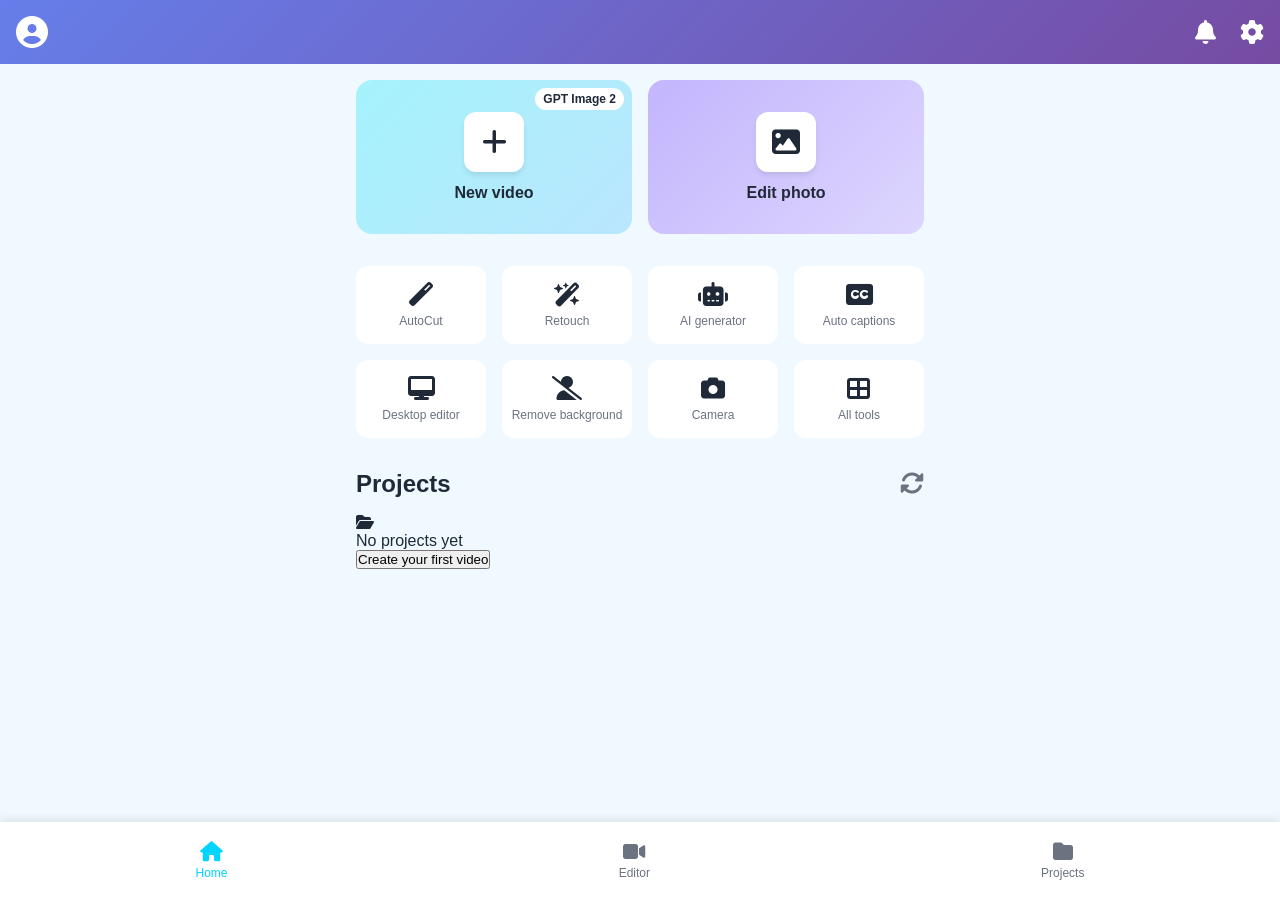
==== commit a00e4128: "index.html Updated header, main content, and navigation structure. Added upload modal functionality " ====
--- a/frontend/index.html
+++ b/frontend/index.html
@@ -8,6 +8,7 @@
     <link rel="stylesheet" href="https://cdnjs.cloudflare.com/ajax/libs/font-awesome/6.4.0/css/all.min.css">
 </head>
 <body>
+    <!-- Header -->
     <header class="modern-header">
         <div class="header-top">
             <div class="header-left">
@@ -15,21 +16,23 @@
             </div>
             <div class="header-right">
                 <i class="fas fa-bell"></i>
-                <i class="fas fa-cog"></i>
+                <i class="fas fa-cog" onclick="showSettings()"></i>
             </div>
         </div>
     </header>
 
+    <!-- Main Content -->
     <main class="main-content">
+        <!-- Top Cards -->
         <div class="top-cards">
-            <div class="card new-video-card" onclick="window.location.href='editor.html'">
+            <div class="card new-video-card" onclick="openUploadModal()">
                 <div class="card-icon">
                     <i class="fas fa-plus"></i>
                 </div>
                 <span class="card-label">New video</span>
                 <div class="card-badge">GPT Image 2</div>
             </div>
-            <div class="card edit-photo-card">
+            <div class="card edit-photo-card" onclick="openPhotoEditor()">
                 <div class="card-icon">
                     <i class="fas fa-image"></i>
                 </div>
@@ -37,56 +40,95 @@
             </div>
         </div>
 
+        <!-- Tools Grid -->
         <div class="tools-section">
             <div class="tools-grid">
-                <div class="tool-item" onclick="window.location.href='editor.html'">
+                <div class="tool-item" onclick="openAutoCut()">
                     <i class="fas fa-magic"></i>
                     <span>AutoCut</span>
                 </div>
-                <div class="tool-item" onclick="alert('Coming soon!')">
+                <div class="tool-item" onclick="openRetouch()">
                     <i class="fas fa-wand-magic-sparkles"></i>
                     <span>Retouch</span>
                 </div>
-                <div class="tool-item" onclick="alert('Coming soon!')">                    <i class="fas fa-robot"></i>
+                <div class="tool-item" onclick="openAIGenerator()">
+                    <i class="fas fa-robot"></i>
                     <span>AI generator</span>
                 </div>
-                <div class="tool-item" onclick="window.location.href='editor.html'">
+                <div class="tool-item" onclick="openAutoCaptions()">
                     <i class="fas fa-closed-captioning"></i>
                     <span>Auto captions</span>
                 </div>
-                <div class="tool-item" onclick="alert('Coming soon!')">
+                <div class="tool-item" onclick="openDesktopEditor()">
                     <i class="fas fa-desktop"></i>
                     <span>Desktop editor</span>
                 </div>
-                <div class="tool-item" onclick="alert('Coming soon!')">
+                <div class="tool-item" onclick="openRemoveBackground()">
                     <i class="fas fa-user-slash"></i>
                     <span>Remove background</span>
                 </div>
-                <div class="tool-item" onclick="alert('Coming soon!')">
+                <div class="tool-item" onclick="openCamera()">
                     <i class="fas fa-camera"></i>
                     <span>Camera</span>
                 </div>
-                <div class="tool-item" onclick="alert('All tools coming soon!')">
+                <div class="tool-item" onclick="openAllTools()">
                     <i class="fas fa-th-large"></i>
                     <span>All tools</span>
                 </div>
             </div>
         </div>
 
+        <!-- Projects Section -->
         <div class="projects-section">
             <div class="section-header">
                 <h2>Projects</h2>
-                <button class="menu-btn" onclick="loadProjects()"><i class="fas fa-sync-alt"></i></button>
+                <button class="menu-btn" onclick="loadProjects()">
+                    <i class="fas fa-sync-alt"></i>
+                </button>
             </div>
             <div class="projects-list" id="projectsList">
                 <div class="empty-state">
                     <i class="fas fa-folder-open"></i>
                     <p>No projects yet</p>
+                    <button class="create-btn" onclick="openUploadModal()">
+                        Create your first video
+                    </button>
                 </div>
             </div>
         </div>
     </main>
 
+    <!-- Upload Modal -->
+    <div id="uploadModal" class="modal" style="display: none;">
+        <div class="modal-content">
+            <div class="modal-header">
+                <h3>Upload Video</h3>
+                <button class="close-btn" onclick="closeUploadModal()">
+                    <i class="fas fa-times"></i>
+                </button>
+            </div>
+            <div class="modal-body">
+                <div class="upload-area" id="uploadArea">
+                    <i class="fas fa-cloud-upload-alt upload-icon"></i>
+                    <h4>Drag & Drop your video here</h4>
+                    <p>or</p>
+                    <input type="file" id="videoInput" accept="video/*" hidden>
+                    <button class="upload-btn" onclick="document.getElementById('videoInput').click()">
+                        Browse Files
+                    </button>
+                    <p class="upload-info">Supported: MP4, AVI, MOV, MKV (Max 500MB)</p>
+                </div>
+                <div id="uploadProgress" class="upload-progress" style="display: none;">
+                    <div class="progress-bar">
+                        <div class="progress-fill" id="progressFill"></div>
+                    </div>
+                    <p id="progressText">Uploading... 0%</p>
+                </div>
+            </div>
+        </div>
+    </div>
+
+    <!-- Bottom Navigation -->
     <nav class="bottom-nav">
         <a href="index.html" class="nav-item active">
             <i class="fas fa-home"></i>
@@ -96,65 +138,13 @@
             <i class="fas fa-video"></i>
             <span>Editor</span>
         </a>
-        <a href="dashboard.html" class="nav-item">            <i class="fas fa-folder"></i>
+        <a href="dashboard.html" class="nav-item">
+            <i class="fas fa-folder"></i>
             <span>Projects</span>
         </a>
     </nav>
 
     <script src="js/api.js"></script>
-    <script>
-        async function loadProjects() {
-            try {
-                const response = await API.getProjects();
-                if (response.success) {
-                    displayProjects(response.projects);
-                }
-            } catch (error) {
-                console.error('Error loading projects:', error);
-            }
-        }
-
-        function displayProjects(projects) {
-            const projectsList = document.getElementById('projectsList');
-            if (!projects || projects.length === 0) {
-                projectsList.innerHTML = '<div class="empty-state"><i class="fas fa-folder-open"></i><p>No projects yet</p></div>';
-                return;
-            }
-            projectsList.innerHTML = projects.map(project => `
-                <div class="project-item" onclick="openProject('${project.id}')">
-                    <div class="project-thumbnail">
-                        <i class="fas fa-video"></i>
-                    </div>
-                    <div class="project-info">
-                        <h3>${project.name || 'Untitled'}</h3>
-                        <p class="project-date">${new Date(project.created_at).toLocaleString()}</p>
-                        <p class="project-size"><i class="fas fa-image"></i> ${project.size || '0MB'}</p>
-                    </div>
-                    <div class="project-menu" onclick="event.stopPropagation(); deleteProject('${project.id}')">
-                        <i class="fas fa-ellipsis-v"></i>
-                    </div>
-                </div>
-            `).join('');
-        }
-
-        function openProject(projectId) {
-            window.location.href = `editor.html?project=${projectId}`;
-        }
-
-        async function deleteProject(projectId) {
-            if (confirm('Delete this project?')) {
-                try {
-                    const response = await API.deleteProject(projectId);
-                    if (response.success) {                        loadProjects();
-                        alert('Project deleted!');
-                    }
-                } catch (error) {
-                    alert('Error deleting project');
-                }
-            }
-        }
-
-        document.addEventListener('DOMContentLoaded', loadProjects);
-    </script>
+    <script src="js/main.js"></script>
 </body>
 </html>
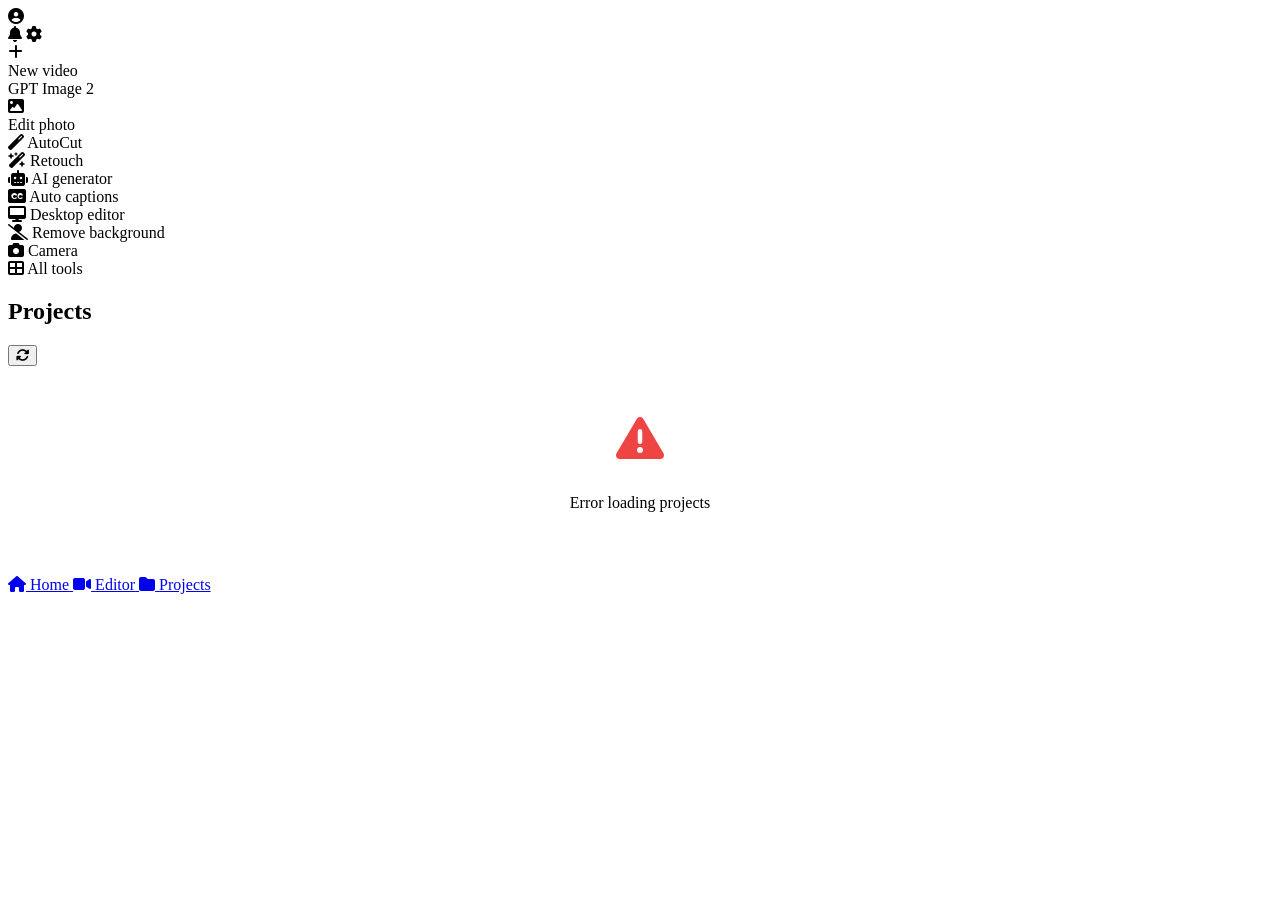
==== commit adb4f0ec: "index.html Updated the photo editor card to show an alert for upcoming features." ====
--- a/frontend/index.html
+++ b/frontend/index.html
@@ -8,7 +8,6 @@
     <link rel="stylesheet" href="https://cdnjs.cloudflare.com/ajax/libs/font-awesome/6.4.0/css/all.min.css">
 </head>
 <body>
-    <!-- Header -->
     <header class="modern-header">
         <div class="header-top">
             <div class="header-left">
@@ -16,14 +15,12 @@
             </div>
             <div class="header-right">
                 <i class="fas fa-bell"></i>
-                <i class="fas fa-cog" onclick="showSettings()"></i>
+                <i class="fas fa-cog"></i>
             </div>
         </div>
     </header>
 
-    <!-- Main Content -->
     <main class="main-content">
-        <!-- Top Cards -->
         <div class="top-cards">
             <div class="card new-video-card" onclick="openUploadModal()">
                 <div class="card-icon">
@@ -32,7 +29,7 @@
                 <span class="card-label">New video</span>
                 <div class="card-badge">GPT Image 2</div>
             </div>
-            <div class="card edit-photo-card" onclick="openPhotoEditor()">
+            <div class="card edit-photo-card" onclick="alert('Photo Editor Coming Soon')">
                 <div class="card-icon">
                     <i class="fas fa-image"></i>
                 </div>
@@ -40,45 +37,43 @@
             </div>
         </div>
 
-        <!-- Tools Grid -->
         <div class="tools-section">
             <div class="tools-grid">
-                <div class="tool-item" onclick="openAutoCut()">
+                <div class="tool-item" onclick="window.location.href='editor.html'">
                     <i class="fas fa-magic"></i>
                     <span>AutoCut</span>
                 </div>
-                <div class="tool-item" onclick="openRetouch()">
+                <div class="tool-item" onclick="alert('Coming Soon')">
                     <i class="fas fa-wand-magic-sparkles"></i>
                     <span>Retouch</span>
                 </div>
-                <div class="tool-item" onclick="openAIGenerator()">
+                <div class="tool-item" onclick="alert('Coming Soon')">
                     <i class="fas fa-robot"></i>
                     <span>AI generator</span>
                 </div>
-                <div class="tool-item" onclick="openAutoCaptions()">
+                <div class="tool-item" onclick="window.location.href='editor.html'">
                     <i class="fas fa-closed-captioning"></i>
                     <span>Auto captions</span>
                 </div>
-                <div class="tool-item" onclick="openDesktopEditor()">
+                <div class="tool-item" onclick="alert('Coming Soon')">
                     <i class="fas fa-desktop"></i>
                     <span>Desktop editor</span>
                 </div>
-                <div class="tool-item" onclick="openRemoveBackground()">
+                <div class="tool-item" onclick="alert('Coming Soon')">
                     <i class="fas fa-user-slash"></i>
                     <span>Remove background</span>
                 </div>
-                <div class="tool-item" onclick="openCamera()">
+                <div class="tool-item" onclick="alert('Coming Soon')">
                     <i class="fas fa-camera"></i>
                     <span>Camera</span>
                 </div>
-                <div class="tool-item" onclick="openAllTools()">
+                <div class="tool-item" onclick="alert('Coming Soon')">
                     <i class="fas fa-th-large"></i>
                     <span>All tools</span>
                 </div>
             </div>
         </div>
 
-        <!-- Projects Section -->
         <div class="projects-section">
             <div class="section-header">
                 <h2>Projects</h2>
@@ -98,7 +93,6 @@
         </div>
     </main>
 
-    <!-- Upload Modal -->
     <div id="uploadModal" class="modal" style="display: none;">
         <div class="modal-content">
             <div class="modal-header">
@@ -128,7 +122,6 @@
         </div>
     </div>
 
-    <!-- Bottom Navigation -->
     <nav class="bottom-nav">
         <a href="index.html" class="nav-item active">
             <i class="fas fa-home"></i>
--- a/frontend/css/style.css
+++ b/frontend/css/style.css
@@ -1,341 +1,171 @@
-/* Modern Reset & Base */
-* {
-    margin: 0;
-    padding: 0;
-    box-sizing: border-box;
+/* Modal Styles */
+.modal {
+    position: fixed;
+    z-index: 1000;
+    left: 0;
+    top: 0;
+    width: 100%;
+    height: 100%;
+    background-color: rgba(0, 0, 0, 0.7);
+    display: flex;
+    justify-content: center;
+    align-items: center;
 }
 
-:root {
-    --primary-color: #00d4ff;
-    --secondary-color: #7c3aed;
-    --bg-color: #f0f9ff;
-    --card-bg: #ffffff;
-    --text-primary: #1f2937;
-    --text-secondary: #6b7280;
-    --border-color: #e5e7eb;
-    --shadow: 0 4px 6px -1px rgba(0, 0, 0, 0.1);
-    --shadow-lg: 0 10px 15px -3px rgba(0, 0, 0, 0.1);
+.modal-content {
+    background: white;
+    border-radius: 16px;
+    width: 90%;
+    max-width: 500px;
+    max-height: 90vh;
+    overflow: hidden;
 }
 
-body {
-    font-family: -apple-system, BlinkMacSystemFont, 'Segoe UI', Roboto, Oxygen, Ubuntu, Cantarell, sans-serif;
-    background: var(--bg-color);
-    color: var(--text-primary);
-    padding-bottom: 80px;
-}
-
-/* Modern Header */
-.modern-header {
-    background: linear-gradient(135deg, #667eea 0%, #764ba2 100%);
-    padding: 1rem;
-    position: sticky;
-    top: 0;
-    z-index: 100;
-}
-
-.header-top {
+.modal-header {
+    padding: 1.5rem;
+    border-bottom: 1px solid var(--border-color);
     display: flex;
     justify-content: space-between;
     align-items: center;
 }
 
-.header-left .user-icon {
-    font-size: 2rem;
-    color: white;
-    cursor: pointer;
+.modal-header h3 {
+    margin: 0;
+    font-size: 1.25rem;
 }
 
-.header-right {
-    display: flex;
-    gap: 1.5rem;}
+.close-btn {
+    background: none;
+    border: none;
+    font-size: 1.5rem;
+    cursor: pointer;
+    color: var(--text-secondary);
+}
 
-.header-right i {
-    font-size: 1.5rem;
+.modal-body {
+    padding: 2rem;
+}
+
+.upload-area {
+    border: 2px dashed var(--border-color);
+    border-radius: 12px;
+    padding: 3rem 2rem;
+    text-align: center;
+    transition: all 0.3s;
+}
+
+.upload-area:hover {
+    border-color: var(--primary-color);
+    background: #f0f4ff;
+}
+
+.upload-icon {
+    font-size: 4rem;
+    color: var(--primary-color);
+    margin-bottom: 1rem;
+}
+
+.upload-area h4 {
+    margin: 1rem 0 0.5rem;
+    color: var(--text-primary);
+}
+
+.upload-area p {
+    color: var(--text-secondary);
+    margin: 0.5rem 0;
+}
+
+.upload-btn {
+    background: linear-gradient(135deg, #667eea 0%, #764ba2 100%);
     color: white;
+    border: none;
+    padding: 0.75rem 2rem;
+    border-radius: 8px;
+    font-size: 1rem;
+    font-weight: 600;
     cursor: pointer;
+    margin: 1rem 0;
     transition: transform 0.2s;
 }
 
-.header-right i:hover {
-    transform: scale(1.1);
+.upload-btn:hover {
+    transform: translateY(-2px);
 }
 
-/* Main Content */
-.main-content {
-    padding: 1rem;
-    max-width: 600px;
-    margin: 0 auto;
+.upload-info {
+    font-size: 0.875rem;
+    color: var(--text-secondary);
 }
 
-/* Top Cards */
-.top-cards {
-    display: grid;
-    grid-template-columns: 1fr 1fr;
-    gap: 1rem;
-    margin-bottom: 2rem;
+.upload-progress {
+    padding: 2rem 0;
 }
 
-.card {
-    background: linear-gradient(135deg, #a5f3fc 0%, #bae6fd 100%);
-    border-radius: 16px;
-    padding: 2rem 1rem;
-    text-align: center;
-    cursor: pointer;
-    position: relative;
-    transition: transform 0.2s, box-shadow 0.2s;
-    min-height: 150px;
-    display: flex;
-    flex-direction: column;
-    justify-content: center;
-    align-items: center;
+.progress-bar {
+    background: var(--border-color);
+    height: 8px;
+    border-radius: 4px;
+    overflow: hidden;
+    margin-bottom: 1rem;
 }
 
-.card:hover {
-    transform: translateY(-4px);
-    box-shadow: var(--shadow-lg);
+.progress-fill {
+    background: linear-gradient(90deg, #667eea 0%, #764ba2 100%);
+    height: 100%;
+    width: 0%;
+    transition: width 0.3s;
 }
 
-.card-icon {
-    width: 60px;    height: 60px;
-    background: white;
-    border-radius: 12px;
-    display: flex;
-    align-items: center;
-    justify-content: center;
-    margin-bottom: 0.75rem;
-    box-shadow: var(--shadow);
-}
-
-.card-icon i {
-    font-size: 1.75rem;
-    color: var(--text-primary);
-}
-
-.card-label {
-    font-size: 1rem;
-    font-weight: 600;
-    color: var(--text-primary);
-}
-
-.card-badge {
-    position: absolute;
-    top: 0.5rem;
-    right: 0.5rem;
-    background: white;
-    padding: 0.25rem 0.5rem;
-    border-radius: 12px;
-    font-size: 0.75rem;
-    font-weight: 600;
-}
-
-.edit-photo-card {
-    background: linear-gradient(135deg, #c4b5fd 0%, #ddd6fe 100%);
-}
-
-/* Tools Section */
-.tools-section {
-    margin-bottom: 2rem;
-}
-
-.tools-grid {
-    display: grid;
-    grid-template-columns: repeat(4, 1fr);
-    gap: 1rem;
-}
-
-.tool-item {
-    display: flex;
-    flex-direction: column;    align-items: center;
-    gap: 0.5rem;
-    padding: 1rem 0.5rem;
-    background: var(--card-bg);
-    border-radius: 12px;
-    cursor: pointer;
-    transition: transform 0.2s;
-}
-
-.tool-item:hover {
-    transform: scale(1.05);
-}
-
-.tool-item i {
-    font-size: 1.5rem;
-    color: var(--text-primary);
-}
-
-.tool-item span {
-    font-size: 0.75rem;
+#progressText {
+    text-align: center;
     color: var(--text-secondary);
-    text-align: center;
     font-weight: 500;
 }
 
-/* Projects Section */
-.projects-section {
-    margin-bottom: 2rem;
+.status-badge {
+    display: inline-block;
+    padding: 0.25rem 0.5rem;
+    border-radius: 4px;
+    font-size: 0.75rem;
+    font-weight: 600;
+    margin-left: 0.5rem;
 }
 
-.section-header {
-    display: flex;
-    justify-content: space-between;
-    align-items: center;
+.status-badge.uploaded {
+    background: #fef3c7;
+    color: #92400e;
+}
+
+.status-badge.processing {
+    background: #dbeafe;
+    color: #1e40af;
+}
+
+.status-badge.completed {
+    background: #d1fae5;
+    color: #065f46;
+}
+
+.error-state {
+    text-align: center;
+    padding: 3rem 1rem;
+    color: var(--text-secondary);
+}
+
+.error-state i {
+    font-size: 3rem;
+    color: #ef4444;
     margin-bottom: 1rem;
 }
 
-.section-header h2 {
-    font-size: 1.5rem;
-    font-weight: 700;
-    color: var(--text-primary);
-}
-
-.menu-btn {
-    background: none;
+.create-btn {
+    background: linear-gradient(135deg, #667eea 0%, #764ba2 100%);
+    color: white;
     border: none;
-    font-size: 1.5rem;
-    color: var(--text-secondary);
-    cursor: pointer;
-}
-.projects-list {
-    display: flex;
-    flex-direction: column;
-    gap: 1rem;
-}
-
-.project-item {
-    background: var(--card-bg);
-    border-radius: 12px;
-    padding: 1rem;
-    display: flex;
-    align-items: center;
-    gap: 1rem;
-    box-shadow: var(--shadow);
-    cursor: pointer;
-    transition: transform 0.2s;
-}
-
-.project-item:hover {
-    transform: translateX(4px);
-}
-
-.project-thumbnail {
-    width: 80px;
-    height: 80px;
-    background: linear-gradient(135deg, #667eea 0%, #764ba2 100%);
+    padding: 0.75rem 1.5rem;
     border-radius: 8px;
-    display: flex;
-    align-items: center;
-    justify-content: center;
-    flex-shrink: 0;
-}
-
-.project-thumbnail i {
-    font-size: 2rem;
-    color: white;
-}
-
-.project-info {
-    flex: 1;
-}
-
-.project-info h3 {
     font-size: 1rem;
     font-weight: 600;
-    margin-bottom: 0.25rem;
-    color: var(--text-primary);
+    cursor: pointer;
+    margin-top: 1rem;
 }
-.project-date {
-    font-size: 0.875rem;
-    color: var(--text-secondary);
-    margin-bottom: 0.25rem;
-}
-
-.project-size {
-    font-size: 0.875rem;
-    color: var(--text-secondary);
-    display: flex;
-    align-items: center;
-    gap: 0.5rem;
-}
-
-.project-size i {
-    font-size: 0.875rem;
-}
-
-.project-menu {
-    color: var(--text-secondary);
-    cursor: pointer;
-    padding: 0.5rem;
-}
-
-/* Bottom Navigation */
-.bottom-nav {
-    position: fixed;
-    bottom: 0;
-    left: 0;
-    right: 0;
-    background: white;
-    display: flex;
-    justify-content: space-around;
-    padding: 0.75rem 0;
-    box-shadow: 0 -2px 10px rgba(0, 0, 0, 0.1);
-    z-index: 100;
-}
-
-.nav-item {
-    display: flex;
-    flex-direction: column;
-    align-items: center;
-    gap: 0.25rem;
-    text-decoration: none;
-    color: var(--text-secondary);
-    font-size: 0.75rem;
-    padding: 0.5rem 1.5rem;
-    transition: color 0.2s;
-}
-.nav-item i {
-    font-size: 1.25rem;
-}
-
-.nav-item.active {
-    color: var(--primary-color);
-}
-
-.nav-item:hover {
-    color: var(--primary-color);
-}
-
-/* Responsive */
-@media (max-width: 600px) {
-    .tools-grid {
-        grid-template-columns: repeat(4, 1fr);
-        gap: 0.75rem;
-    }
-    
-    .tool-item {
-        padding: 0.75rem 0.25rem;
-    }
-    
-    .tool-item i {
-        font-size: 1.25rem;
-    }
-    
-    .tool-item span {
-        font-size: 0.7rem;
-    }
-}
-
-/* Loading Animation */
-@keyframes fadeIn {
-    from {
-        opacity: 0;
-        transform: translateY(20px);
-    }
-    to {
-        opacity: 1;
-        transform: translateY(0);
-    }
-}
-
-.card, .tool-item, .project-item {
-    animation: fadeIn 0.5s ease-out;
-    }
